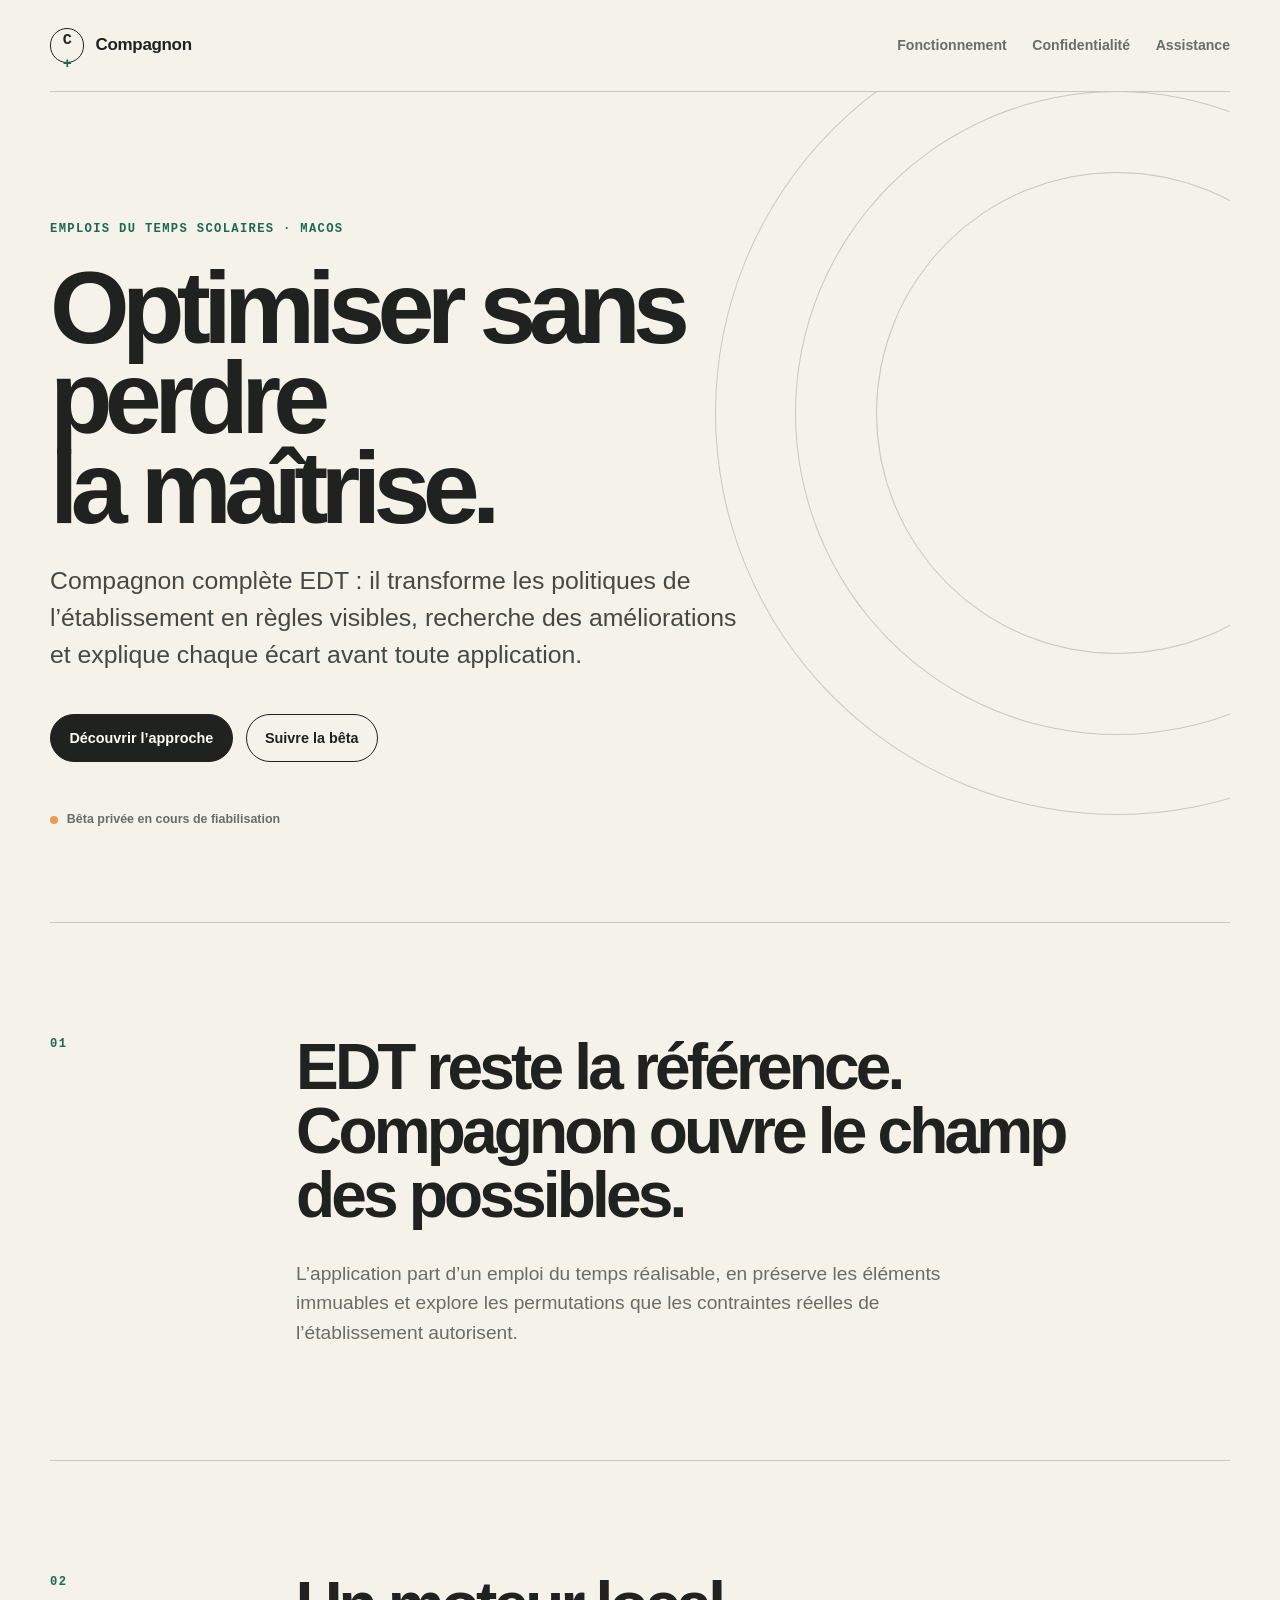
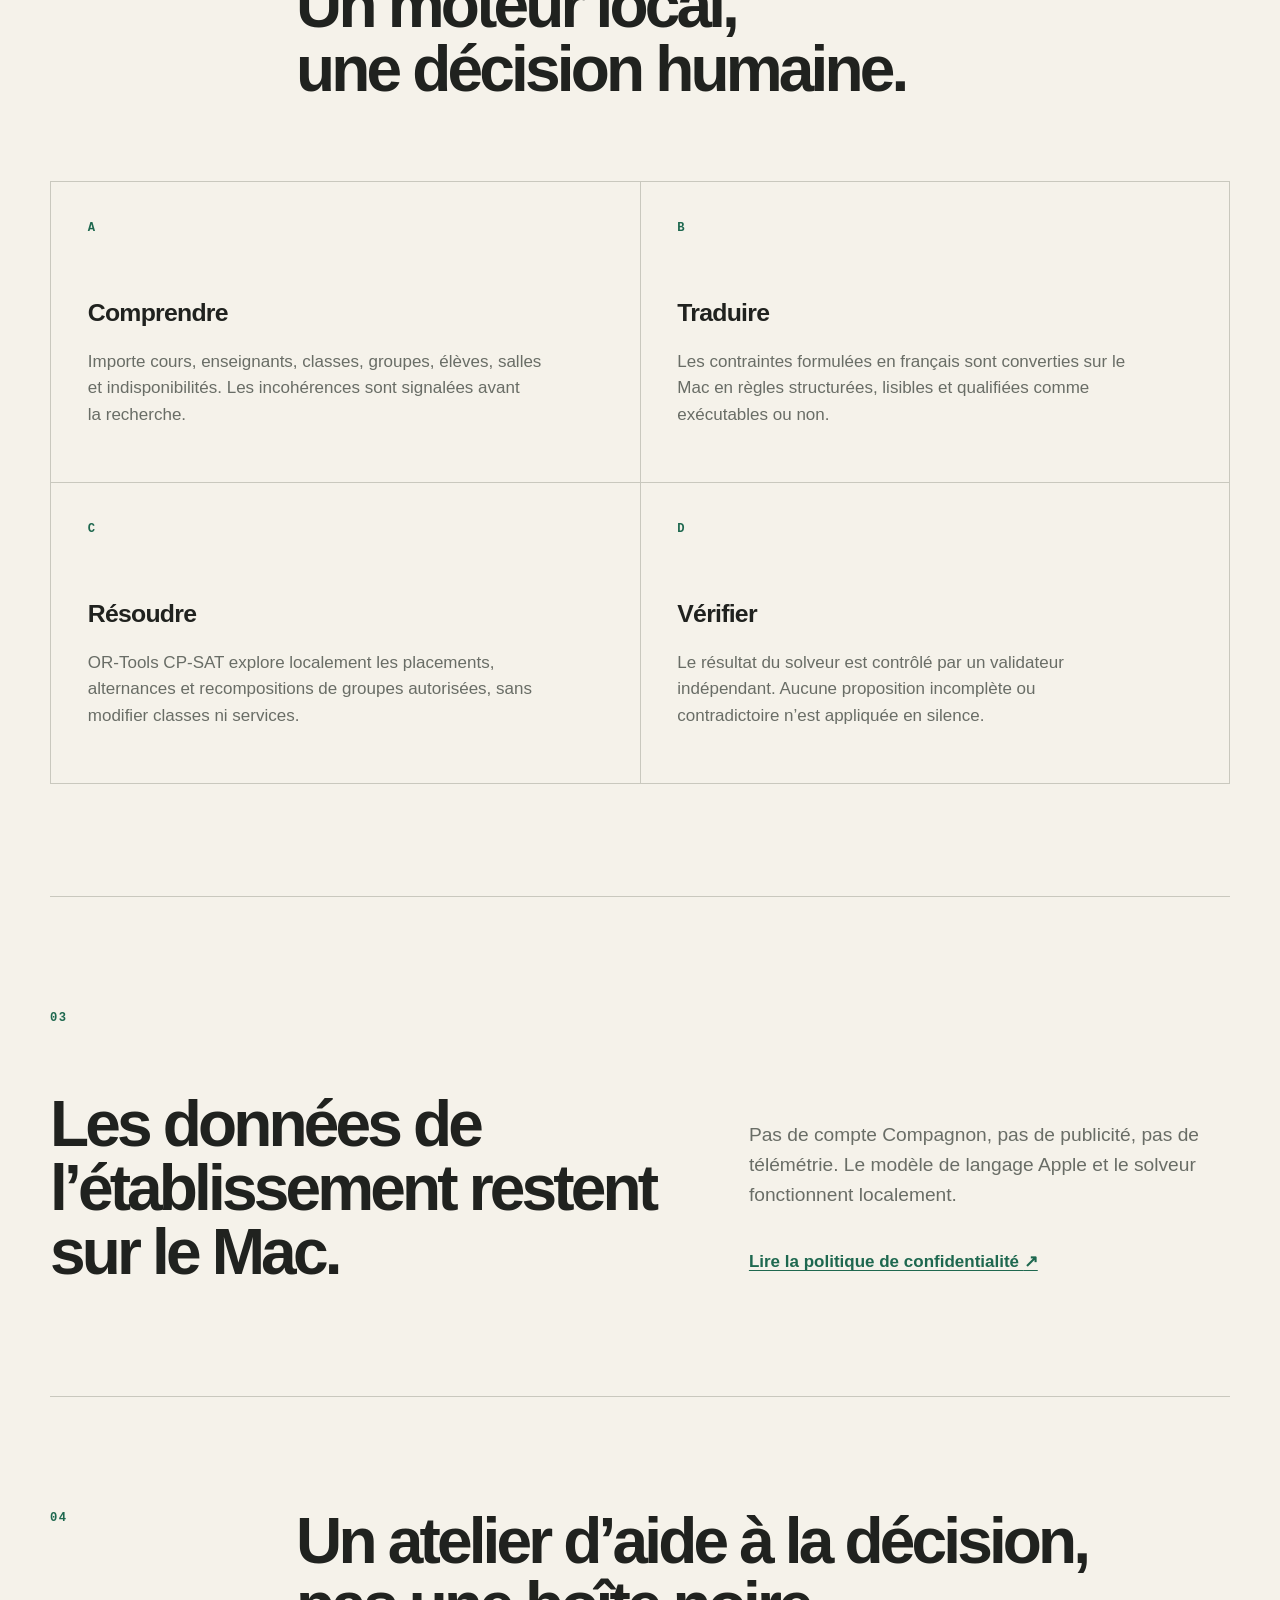
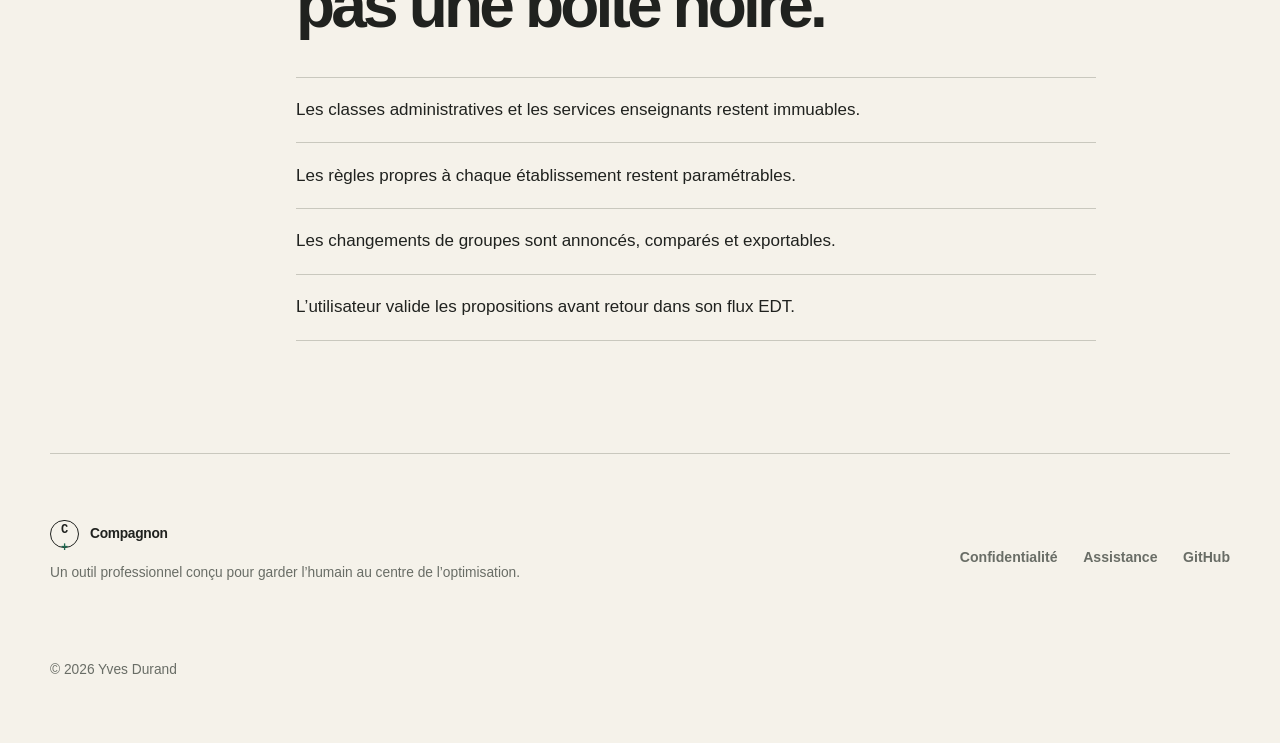
==== index.html @ 77bd3d2a "Créer le site public minimal de Compagnon" ====
<!doctype html>
<html lang="fr">
<head>
  <meta charset="utf-8">
  <meta name="viewport" content="width=device-width, initial-scale=1">
  <meta name="description" content="Compagnon aide les établissements scolaires à vérifier, expliquer et améliorer leurs emplois du temps, en complément d’EDT.">
  <meta name="theme-color" content="#f5f2ea">
  <title>Compagnon — Optimiser sans perdre la maîtrise</title>
  <link rel="stylesheet" href="styles.css">
</head>
<body>
  <a class="skip-link" href="#contenu">Aller au contenu</a>
  <header class="site-header">
    <a class="brand" href="index.html" aria-label="Compagnon, accueil">
      <span class="brand-mark" aria-hidden="true">C<span>+</span></span>
      <span>Compagnon</span>
    </a>
    <nav aria-label="Navigation principale">
      <a href="#fonctionnement">Fonctionnement</a>
      <a href="privacy.html">Confidentialité</a>
      <a href="support.html">Assistance</a>
    </nav>
  </header>

  <main id="contenu">
    <section class="hero">
      <div class="eyebrow">Emplois du temps scolaires · macOS</div>
      <h1>Optimiser sans perdre<br>la maîtrise.</h1>
      <p class="lede">
        Compagnon complète EDT : il transforme les politiques de l’établissement
        en règles visibles, recherche des améliorations et explique chaque écart
        avant toute application.
      </p>
      <div class="hero-actions">
        <a class="button primary" href="#fonctionnement">Découvrir l’approche</a>
        <a class="button secondary" href="support.html">Suivre la bêta</a>
      </div>
      <p class="status"><span aria-hidden="true"></span>Bêta privée en cours de fiabilisation</p>
    </section>

    <section class="principle" aria-labelledby="promesse">
      <p class="section-number">01</p>
      <div>
        <h2 id="promesse">EDT reste la référence.<br>Compagnon ouvre le champ des possibles.</h2>
        <p>
          L’application part d’un emploi du temps réalisable, en préserve les
          éléments immuables et explore les permutations que les contraintes
          réelles de l’établissement autorisent.
        </p>
      </div>
    </section>

    <section class="features" id="fonctionnement" aria-labelledby="titre-fonctionnement">
      <div class="section-heading">
        <p class="section-number">02</p>
        <h2 id="titre-fonctionnement">Un moteur local,<br>une décision humaine.</h2>
      </div>
      <div class="feature-grid">
        <article>
          <p class="feature-index">A</p>
          <h3>Comprendre</h3>
          <p>
            Importe cours, enseignants, classes, groupes, élèves, salles et
            indisponibilités. Les incohérences sont signalées avant la recherche.
          </p>
        </article>
        <article>
          <p class="feature-index">B</p>
          <h3>Traduire</h3>
          <p>
            Les contraintes formulées en français sont converties sur le Mac en
            règles structurées, lisibles et qualifiées comme exécutables ou non.
          </p>
        </article>
        <article>
          <p class="feature-index">C</p>
          <h3>Résoudre</h3>
          <p>
            OR-Tools CP-SAT explore localement les placements, alternances et
            recompositions de groupes autorisées, sans modifier classes ni services.
          </p>
        </article>
        <article>
          <p class="feature-index">D</p>
          <h3>Vérifier</h3>
          <p>
            Le résultat du solveur est contrôlé par un validateur indépendant.
            Aucune proposition incomplète ou contradictoire n’est appliquée en silence.
          </p>
        </article>
      </div>
    </section>

    <section class="local-first" aria-labelledby="titre-local">
      <div>
        <p class="section-number">03</p>
        <h2 id="titre-local">Les données de l’établissement restent sur le Mac.</h2>
      </div>
      <div class="local-copy">
        <p>
          Pas de compte Compagnon, pas de publicité, pas de télémétrie. Le modèle
          de langage Apple et le solveur fonctionnent localement.
        </p>
        <a class="text-link" href="privacy.html">Lire la politique de confidentialité <span aria-hidden="true">↗</span></a>
      </div>
    </section>

    <section class="boundary" aria-labelledby="titre-perimetre">
      <p class="section-number">04</p>
      <div>
        <h2 id="titre-perimetre">Un atelier d’aide à la décision, pas une boîte noire.</h2>
        <ul>
          <li>Les classes administratives et les services enseignants restent immuables.</li>
          <li>Les règles propres à chaque établissement restent paramétrables.</li>
          <li>Les changements de groupes sont annoncés, comparés et exportables.</li>
          <li>L’utilisateur valide les propositions avant retour dans son flux EDT.</li>
        </ul>
      </div>
    </section>
  </main>

  <footer>
    <div>
      <span class="brand compact"><span class="brand-mark" aria-hidden="true">C<span>+</span></span>Compagnon</span>
      <p>Un outil professionnel conçu pour garder l’humain au centre de l’optimisation.</p>
    </div>
    <div class="footer-links">
      <a href="privacy.html">Confidentialité</a>
      <a href="support.html">Assistance</a>
      <a href="https://github.com/djsaintyves-RecordPicker/Compagnon-site">GitHub</a>
    </div>
    <p class="copyright">© 2026 Yves Durand</p>
  </footer>
</body>
</html>
---- styles.css ----
:root {
  color-scheme: light;
  --paper: #f5f2ea;
  --ink: #20221f;
  --muted: #696d66;
  --line: #c9c8be;
  --accent: #1e684f;
  --accent-light: #dbe7df;
  --warm: #e99a55;
  --white: #fffdf8;
  --max: 1180px;
}

* {
  box-sizing: border-box;
}

html {
  scroll-behavior: smooth;
}

body {
  margin: 0;
  background: var(--paper);
  color: var(--ink);
  font-family: -apple-system, BlinkMacSystemFont, "SF Pro Text", "Helvetica Neue", sans-serif;
  font-size: 17px;
  line-height: 1.55;
  -webkit-font-smoothing: antialiased;
}

a {
  color: inherit;
  text-underline-offset: 0.2em;
}

.skip-link {
  position: fixed;
  z-index: 100;
  top: 0.75rem;
  left: 0.75rem;
  padding: 0.65rem 0.9rem;
  transform: translateY(-160%);
  background: var(--ink);
  color: var(--white);
}

.skip-link:focus {
  transform: translateY(0);
}

.site-header {
  width: min(calc(100% - 3rem), var(--max));
  min-height: 92px;
  margin: 0 auto;
  display: flex;
  align-items: center;
  justify-content: space-between;
  border-bottom: 1px solid var(--line);
}

.brand {
  display: inline-flex;
  align-items: center;
  gap: 0.7rem;
  font-weight: 700;
  letter-spacing: -0.02em;
  text-decoration: none;
}

.brand-mark {
  width: 2.15rem;
  height: 2.15rem;
  display: inline-grid;
  place-items: center;
  border: 1.5px solid var(--ink);
  border-radius: 50%;
  font-family: "SF Mono", ui-monospace, monospace;
  font-size: 0.95rem;
}

.brand-mark span {
  color: var(--accent);
}

.site-header nav,
.footer-links {
  display: flex;
  gap: 1.6rem;
  align-items: center;
}

.site-header nav a,
.footer-links a {
  color: var(--muted);
  font-size: 0.88rem;
  font-weight: 600;
  text-decoration: none;
}

.site-header nav a:hover,
.site-header nav a:focus-visible,
.site-header nav a[aria-current="page"],
.footer-links a:hover,
.footer-links a:focus-visible {
  color: var(--ink);
}

main,
footer {
  width: min(calc(100% - 3rem), var(--max));
  margin-inline: auto;
}

.hero {
  min-height: 690px;
  padding: 8rem 0 5rem;
  position: relative;
  overflow: hidden;
}

.hero::after {
  content: "";
  position: absolute;
  z-index: -1;
  right: -8rem;
  top: 5rem;
  width: 30rem;
  aspect-ratio: 1;
  border: 1px solid var(--line);
  border-radius: 50%;
  box-shadow:
    0 0 0 5rem var(--paper),
    0 0 0 calc(5rem + 1px) var(--line),
    0 0 0 10rem var(--paper),
    0 0 0 calc(10rem + 1px) var(--line);
}

.eyebrow,
.section-number,
.feature-index {
  margin: 0;
  color: var(--accent);
  font-family: "SF Mono", ui-monospace, monospace;
  font-size: 0.76rem;
  font-weight: 700;
  letter-spacing: 0.11em;
  text-transform: uppercase;
}

h1,
h2,
h3,
p {
  text-wrap: pretty;
}

h1 {
  max-width: 920px;
  margin: 1.5rem 0 1.8rem;
  font-size: clamp(3.6rem, 8vw, 7.6rem);
  font-weight: 650;
  letter-spacing: -0.075em;
  line-height: 0.88;
}

.lede {
  max-width: 710px;
  margin: 0;
  color: #454943;
  font-size: clamp(1.2rem, 2vw, 1.55rem);
  line-height: 1.5;
}

.hero-actions {
  display: flex;
  flex-wrap: wrap;
  gap: 0.8rem;
  margin-top: 2.5rem;
}

.button {
  display: inline-flex;
  min-height: 48px;
  align-items: center;
  justify-content: center;
  padding: 0.75rem 1.15rem;
  border: 1px solid var(--ink);
  border-radius: 999px;
  font-size: 0.9rem;
  font-weight: 700;
  text-decoration: none;
  transition: transform 160ms ease, background 160ms ease;
}

.button:hover {
  transform: translateY(-2px);
}

.button.primary {
  background: var(--ink);
  color: var(--white);
}

.button.secondary {
  background: transparent;
}

.status {
  display: flex;
  align-items: center;
  gap: 0.55rem;
  margin-top: 3rem;
  color: var(--muted);
  font-size: 0.78rem;
  font-weight: 600;
}

.status span {
  width: 0.5rem;
  height: 0.5rem;
  border-radius: 50%;
  background: var(--warm);
}

.principle,
.local-first,
.boundary {
  display: grid;
  grid-template-columns: minmax(100px, 0.35fr) 1.65fr;
  gap: 3rem;
  padding: 7rem 0;
  border-top: 1px solid var(--line);
}

.principle h2,
.local-first h2,
.boundary h2,
.section-heading h2 {
  max-width: 860px;
  margin: 0;
  font-size: clamp(2.3rem, 5vw, 4.8rem);
  font-weight: 620;
  letter-spacing: -0.06em;
  line-height: 1;
}

.principle > div > p {
  max-width: 680px;
  margin: 2rem 0 0;
  color: var(--muted);
  font-size: 1.2rem;
}

.features {
  padding: 7rem 0;
  border-top: 1px solid var(--line);
}

.section-heading {
  display: grid;
  grid-template-columns: minmax(100px, 0.35fr) 1.65fr;
  gap: 3rem;
  margin-bottom: 5rem;
}

.feature-grid {
  display: grid;
  grid-template-columns: repeat(2, 1fr);
  gap: 1px;
  overflow: hidden;
  background: var(--line);
  border: 1px solid var(--line);
}

.feature-grid article {
  min-height: 300px;
  padding: 2.3rem;
  background: var(--paper);
}

.feature-grid h3,
.support-card h2 {
  margin: 3.5rem 0 0.9rem;
  font-size: 1.55rem;
  letter-spacing: -0.03em;
}

.feature-grid article p:last-child {
  max-width: 460px;
  margin-bottom: 0;
  color: var(--muted);
}

.local-first {
  grid-template-columns: 1.15fr 0.85fr;
  align-items: end;
}

.local-first > div:first-child .section-number {
  margin-bottom: 4rem;
}

.local-copy {
  padding: 2rem 0 0.5rem;
}

.local-copy p {
  color: var(--muted);
  font-size: 1.2rem;
}

.text-link {
  display: inline-block;
  margin-top: 1.3rem;
  color: var(--accent);
  font-weight: 700;
}

.boundary ul {
  max-width: 800px;
  margin: 2.5rem 0 0;
  padding: 0;
  list-style: none;
  border-top: 1px solid var(--line);
}

.boundary li {
  padding: 1.2rem 0;
  border-bottom: 1px solid var(--line);
}

footer {
  display: grid;
  grid-template-columns: 1fr auto;
  gap: 3rem;
  padding: 4rem 0;
  border-top: 1px solid var(--line);
  color: var(--muted);
  font-size: 0.86rem;
}

footer > div:first-child p {
  max-width: 520px;
}

.brand.compact {
  color: var(--ink);
}

.brand.compact .brand-mark {
  width: 1.8rem;
  height: 1.8rem;
  font-size: 0.75rem;
}

.copyright {
  grid-column: 1 / -1;
  margin-bottom: 0;
}

.document {
  padding-bottom: 7rem;
}

.document-header {
  padding: 7rem 0 5rem;
  border-bottom: 1px solid var(--line);
}

.document-header h1 {
  max-width: none;
  margin-bottom: 1.4rem;
  font-size: clamp(3rem, 7vw, 6.2rem);
}

.document-header > p:last-child {
  max-width: 760px;
  color: var(--muted);
  font-size: 1.15rem;
}

.document-grid {
  display: grid;
  grid-template-columns: 0.65fr 1.35fr;
  gap: clamp(3rem, 8vw, 8rem);
  padding-top: 5rem;
}

.document-grid aside {
  align-self: start;
  padding: 1.5rem;
  border-left: 3px solid var(--accent);
  background: var(--accent-light);
}

.document-grid aside p {
  margin-top: 0;
  color: var(--accent);
  font-family: "SF Mono", ui-monospace, monospace;
  font-size: 0.75rem;
  font-weight: 700;
  text-transform: uppercase;
}

.prose {
  max-width: 760px;
}

.prose h2,
.availability h2 {
  margin: 3.5rem 0 1rem;
  font-size: 1.65rem;
  letter-spacing: -0.035em;
}

.prose h2:first-child {
  margin-top: 0;
}

.prose p,
.prose li,
.availability p {
  color: #4e524c;
}

.prose li + li {
  margin-top: 0.55rem;
}

.simple-footer {
  display: flex;
  align-items: center;
  justify-content: space-between;
}

.support-grid {
  display: grid;
  grid-template-columns: repeat(2, 1fr);
  gap: 1rem;
  padding: 5rem 0;
}

.support-card {
  min-height: 330px;
  padding: 2.2rem;
  border: 1px solid var(--line);
  background: rgba(255, 253, 248, 0.35);
}

.support-card.featured {
  background: var(--accent-light);
  border-color: var(--accent);
}

.support-card.warning {
  background: #f3e4d6;
  border-color: #c07a3e;
}

.support-card h2 {
  margin-top: 2.5rem;
}

.support-card p,
.support-card li {
  color: #4e524c;
}

.support-card .button {
  margin-top: 1rem;
}

.availability {
  max-width: 780px;
  padding-top: 2rem;
  border-top: 1px solid var(--line);
}

@media (max-width: 760px) {
  .site-header {
    min-height: 76px;
  }

  .site-header .brand > span:last-child {
    display: none;
  }

  .site-header nav {
    gap: 1rem;
  }

  .site-header nav a:first-child {
    display: none;
  }

  .hero {
    min-height: 610px;
    padding-top: 6rem;
  }

  .hero::after {
    right: -18rem;
    opacity: 0.55;
  }

  h1 {
    font-size: clamp(3.3rem, 17vw, 5rem);
  }

  .principle,
  .local-first,
  .boundary,
  .section-heading,
  .document-grid {
    grid-template-columns: 1fr;
    gap: 2rem;
  }

  .principle,
  .features,
  .local-first,
  .boundary {
    padding: 5rem 0;
  }

  .feature-grid,
  .support-grid {
    grid-template-columns: 1fr;
  }

  .feature-grid article,
  .support-card {
    min-height: auto;
  }

  footer {
    grid-template-columns: 1fr;
  }

  .simple-footer {
    align-items: flex-start;
    flex-direction: column;
  }
}

@media (prefers-reduced-motion: reduce) {
  html {
    scroll-behavior: auto;
  }

  .button {
    transition: none;
  }
}
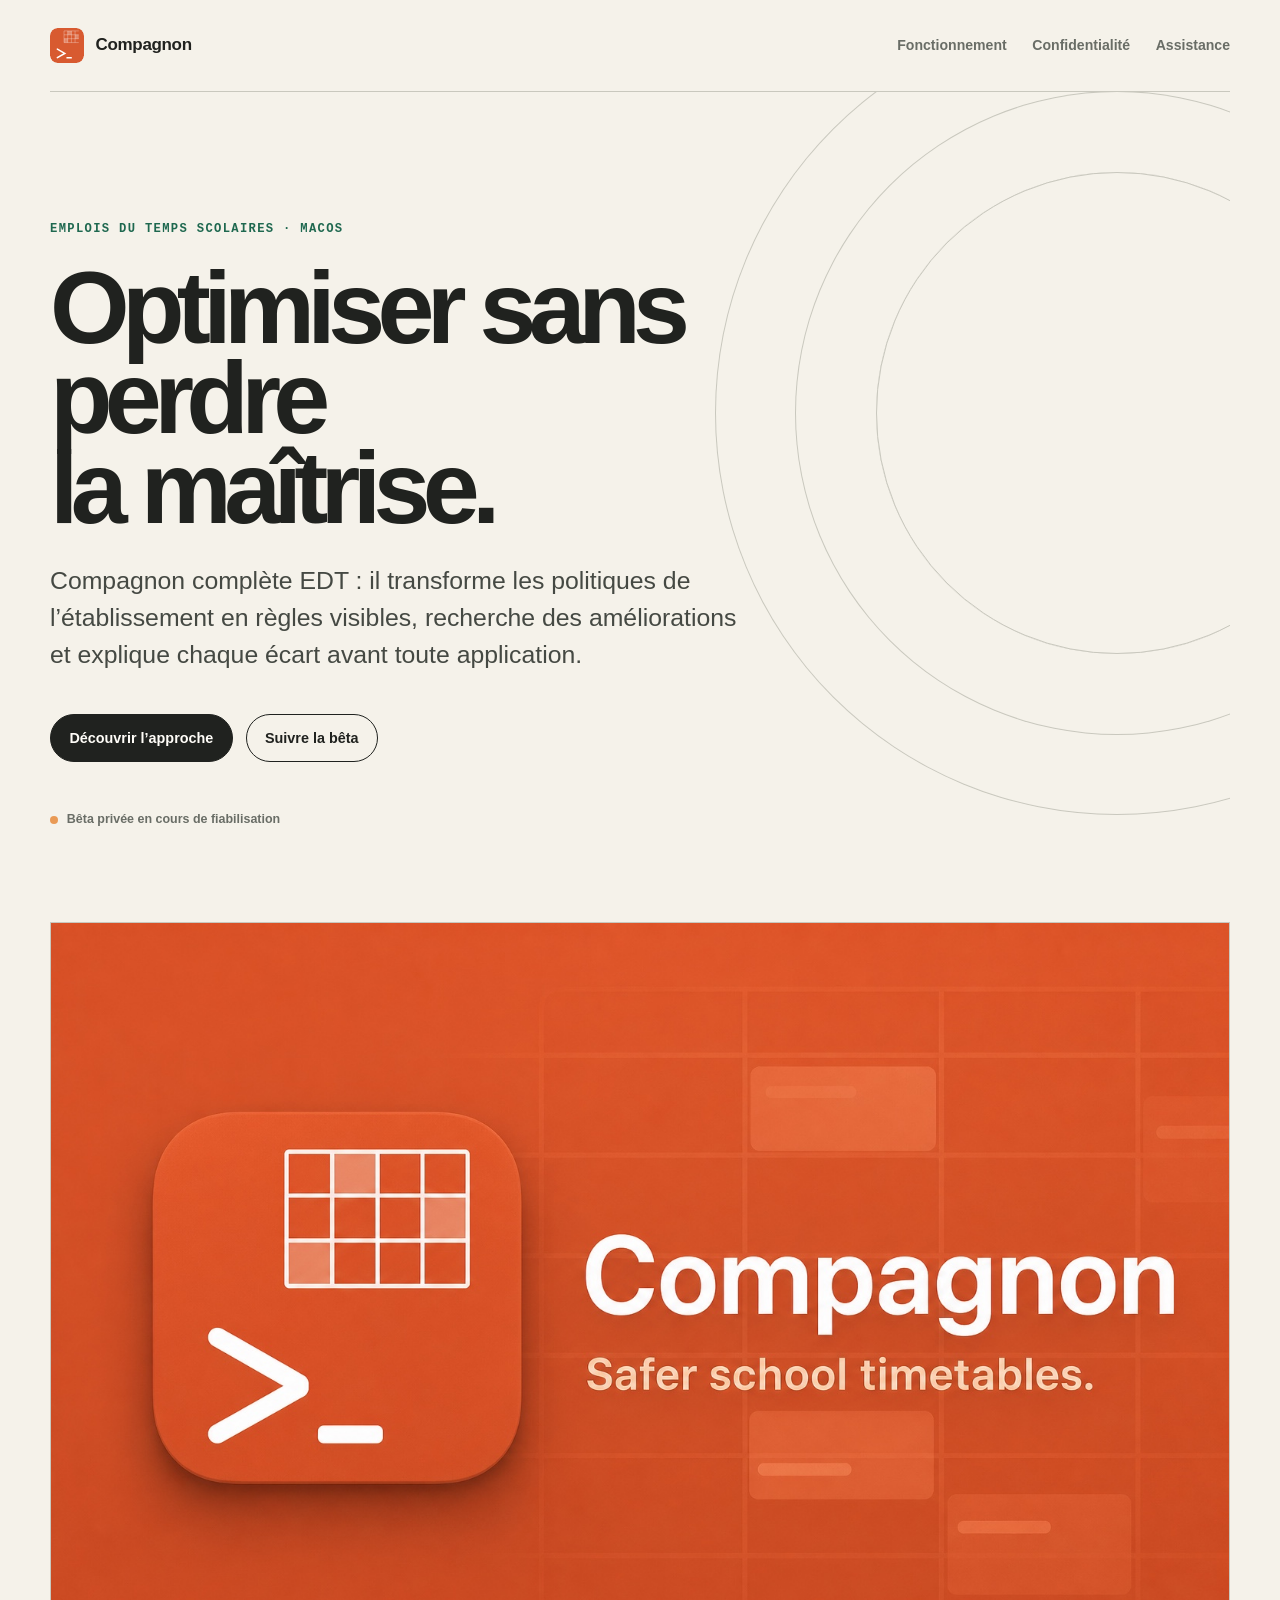
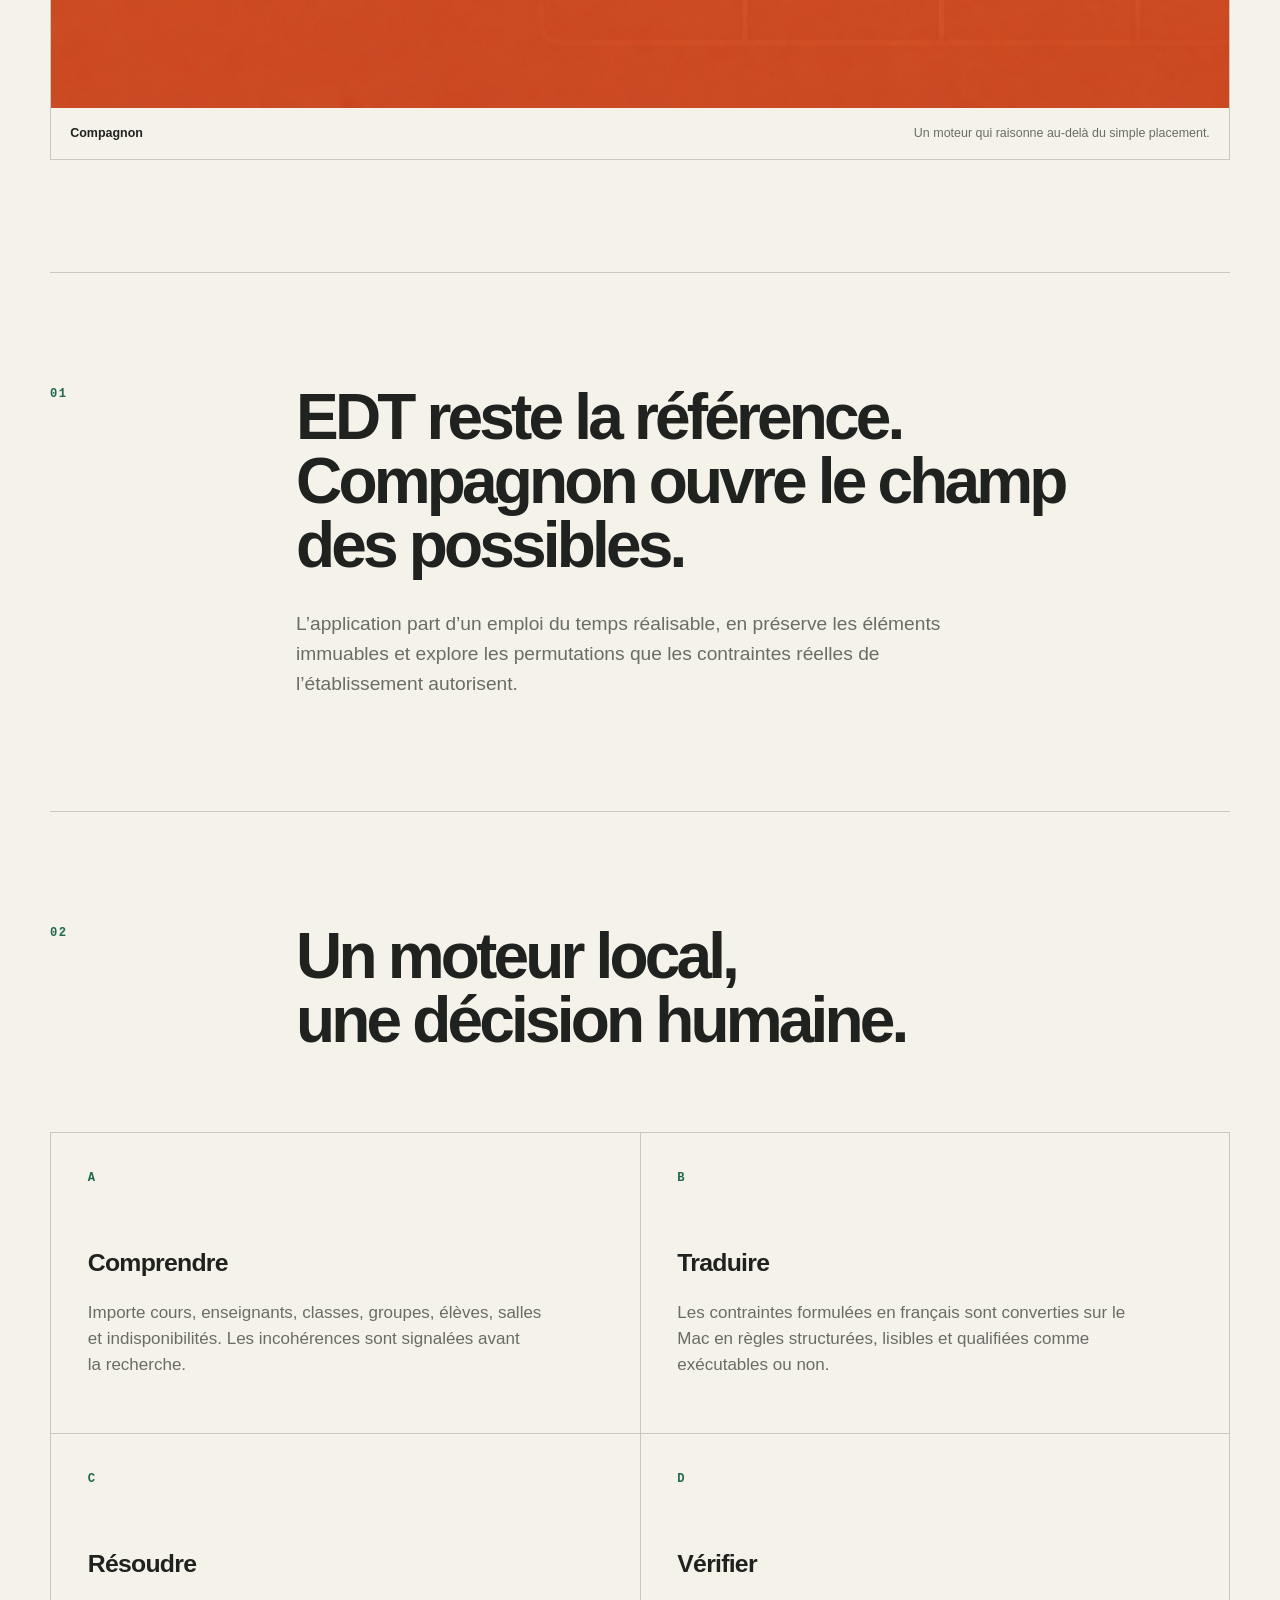
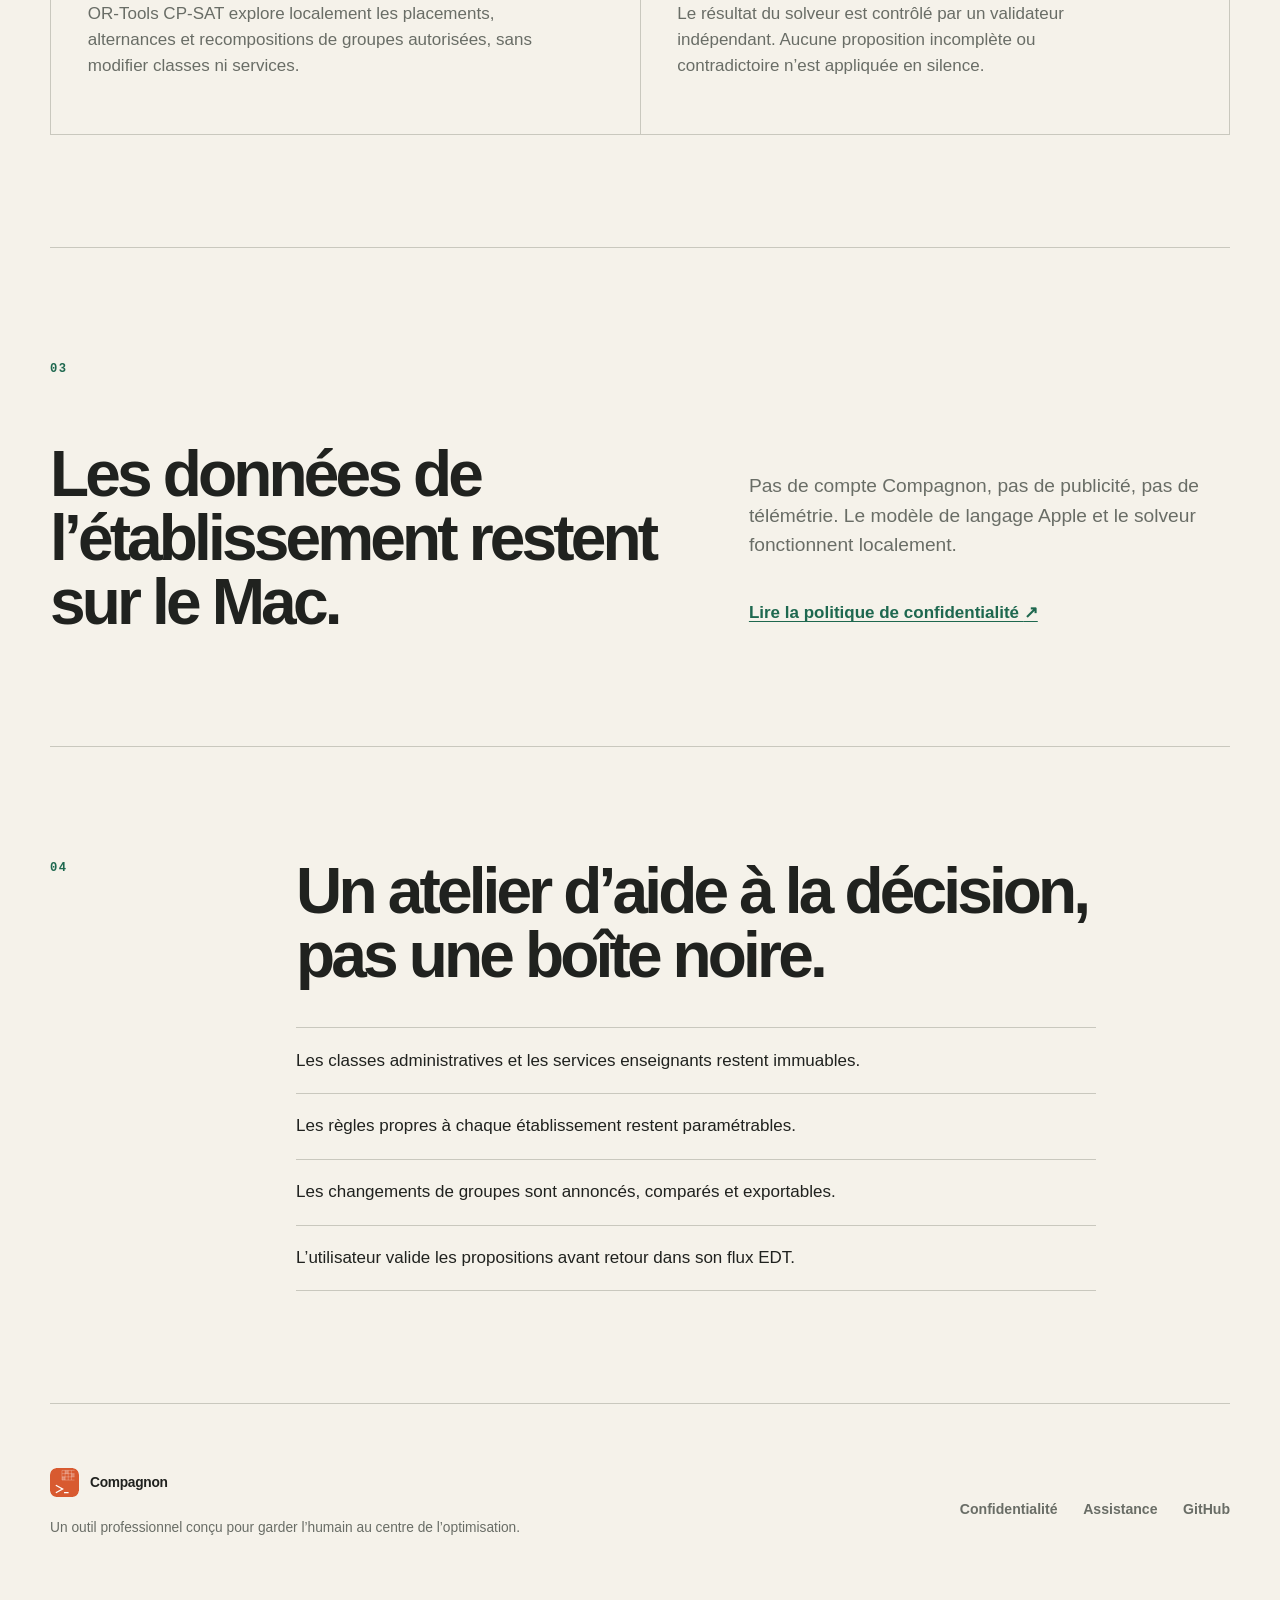
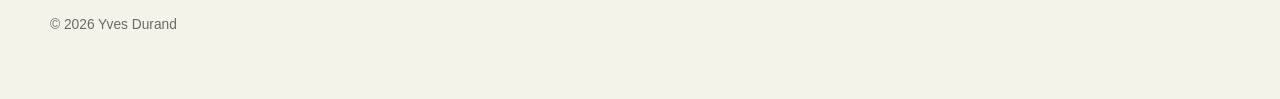
==== commit 9575951e: "Intégrer l’identité visuelle de Compagnon" ====
--- a/index.html
+++ b/index.html
@@ -5,14 +5,19 @@
   <meta name="viewport" content="width=device-width, initial-scale=1">
   <meta name="description" content="Compagnon aide les établissements scolaires à vérifier, expliquer et améliorer leurs emplois du temps, en complément d’EDT.">
   <meta name="theme-color" content="#f5f2ea">
+  <meta property="og:title" content="Compagnon — Optimiser sans perdre la maîtrise">
+  <meta property="og:description" content="Un moteur local d’aide à l’optimisation des emplois du temps scolaires, en complément d’EDT.">
+  <meta property="og:image" content="https://djsaintyves-recordpicker.github.io/Compagnon-site/assets/compagnon-devpost.jpg">
+  <meta property="og:type" content="website">
   <title>Compagnon — Optimiser sans perdre la maîtrise</title>
+  <link rel="icon" href="assets/compagnon-icon.svg" type="image/svg+xml">
   <link rel="stylesheet" href="styles.css">
 </head>
 <body>
   <a class="skip-link" href="#contenu">Aller au contenu</a>
   <header class="site-header">
     <a class="brand" href="index.html" aria-label="Compagnon, accueil">
-      <span class="brand-mark" aria-hidden="true">C<span>+</span></span>
+      <img class="brand-icon" src="assets/compagnon-icon.svg" alt="" width="34" height="34">
       <span>Compagnon</span>
     </a>
     <nav aria-label="Navigation principale">
@@ -37,6 +42,20 @@
       </div>
       <p class="status"><span aria-hidden="true"></span>Bêta privée en cours de fiabilisation</p>
     </section>
+
+    <figure class="brand-visual">
+      <img
+        src="assets/compagnon-devpost.jpg"
+        alt="Identité visuelle orange de Compagnon avec une grille d’emploi du temps et un symbole de résolution"
+        width="1536"
+        height="1024"
+        fetchpriority="high"
+      >
+      <figcaption>
+        <span>Compagnon</span>
+        Un moteur qui raisonne au-delà du simple placement.
+      </figcaption>
+    </figure>
 
     <section class="principle" aria-labelledby="promesse">
       <p class="section-number">01</p>
@@ -121,7 +140,7 @@
 
   <footer>
     <div>
-      <span class="brand compact"><span class="brand-mark" aria-hidden="true">C<span>+</span></span>Compagnon</span>
+      <span class="brand compact"><img class="brand-icon" src="assets/compagnon-icon.svg" alt="" width="29" height="29">Compagnon</span>
       <p>Un outil professionnel conçu pour garder l’humain au centre de l’optimisation.</p>
     </div>
     <div class="footer-links">
--- a/styles.css
+++ b/styles.css
@@ -68,19 +68,11 @@
   text-decoration: none;
 }
 
-.brand-mark {
+.brand-icon {
+  display: block;
   width: 2.15rem;
   height: 2.15rem;
-  display: inline-grid;
-  place-items: center;
-  border: 1.5px solid var(--ink);
-  border-radius: 50%;
-  font-family: "SF Mono", ui-monospace, monospace;
-  font-size: 0.95rem;
-}
-
-.brand-mark span {
-  color: var(--accent);
+  border-radius: 0.48rem;
 }
 
 .site-header nav,
@@ -223,6 +215,37 @@
   background: var(--warm);
 }
 
+.brand-visual {
+  margin: 0 0 7rem;
+  overflow: hidden;
+  border: 1px solid var(--line);
+  background: #d85a30;
+}
+
+.brand-visual img {
+  display: block;
+  width: 100%;
+  height: auto;
+  aspect-ratio: 3 / 2;
+  object-fit: cover;
+}
+
+.brand-visual figcaption {
+  display: flex;
+  justify-content: space-between;
+  gap: 2rem;
+  margin: 0;
+  padding: 1rem 1.2rem;
+  background: var(--paper);
+  color: var(--muted);
+  font-size: 0.78rem;
+}
+
+.brand-visual figcaption span {
+  color: var(--ink);
+  font-weight: 700;
+}
+
 .principle,
 .local-first,
 .boundary {
@@ -348,10 +371,10 @@
   color: var(--ink);
 }
 
-.brand.compact .brand-mark {
+.brand.compact .brand-icon {
   width: 1.8rem;
   height: 1.8rem;
-  font-size: 0.75rem;
+  border-radius: 0.4rem;
 }
 
 .copyright {
@@ -504,6 +527,16 @@
     opacity: 0.55;
   }
 
+  .brand-visual {
+    margin-bottom: 5rem;
+  }
+
+  .brand-visual figcaption {
+    align-items: flex-start;
+    flex-direction: column;
+    gap: 0.2rem;
+  }
+
   h1 {
     font-size: clamp(3.3rem, 17vw, 5rem);
   }
